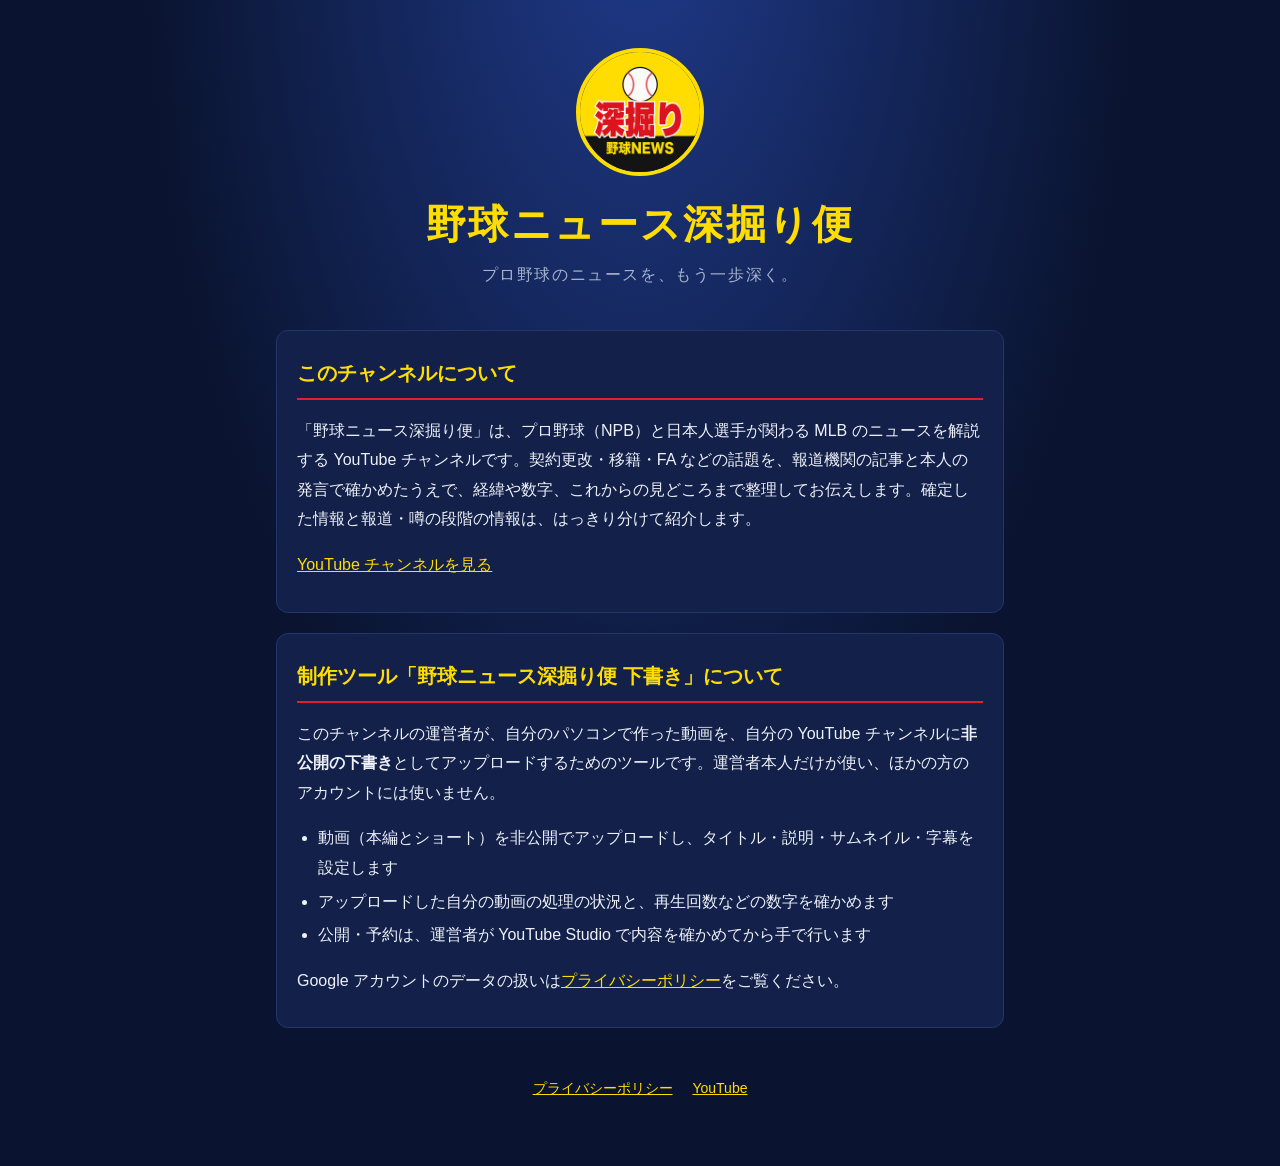
==== yakyu/index.html @ 59db20ba "Add files via upload" ====
<!doctype html>
<html lang="ja">
<head>
<meta charset="utf-8">
<meta name="viewport" content="width=device-width, initial-scale=1">
<title>野球ニュース深掘り便</title>
<meta name="description" content="YouTube チャンネル「野球ニュース深掘り便」と、その動画を下書きとしてアップロードする制作ツールの案内です。">
<link rel="icon" href="icon.png">
<link rel="stylesheet" href="style.css">
</head>
<body>
<main>
  <header>
    <img src="icon.png" alt="野球ニュース深掘り便のアイコン">
    <h1>野球ニュース深掘り便</h1>
    <p class="tag">プロ野球のニュースを、もう一歩深く。</p>
  </header>

  <section>
    <h2>このチャンネルについて</h2>
    <p>「野球ニュース深掘り便」は、プロ野球（NPB）と日本人選手が関わる MLB のニュースを解説する YouTube チャンネルです。契約更改・移籍・FA などの話題を、報道機関の記事と本人の発言で確かめたうえで、経緯や数字、これからの見どころまで整理してお伝えします。確定した情報と報道・噂の段階の情報は、はっきり分けて紹介します。</p>
    <p><a href="https://www.youtube.com/channel/UC3fTod5EPY8YIGA3iuJHqLw">YouTube チャンネルを見る</a></p>
  </section>

  <section>
    <h2>制作ツール「野球ニュース深掘り便 下書き」について</h2>
    <p>このチャンネルの運営者が、自分のパソコンで作った動画を、自分の YouTube チャンネルに<strong>非公開の下書き</strong>としてアップロードするためのツールです。運営者本人だけが使い、ほかの方のアカウントには使いません。</p>
    <ul>
      <li>動画（本編とショート）を非公開でアップロードし、タイトル・説明・サムネイル・字幕を設定します</li>
      <li>アップロードした自分の動画の処理の状況と、再生回数などの数字を確かめます</li>
      <li>公開・予約は、運営者が YouTube Studio で内容を確かめてから手で行います</li>
    </ul>
    <p>Google アカウントのデータの扱いは<a href="privacy.html">プライバシーポリシー</a>をご覧ください。</p>
  </section>

  <footer>
    <a href="privacy.html">プライバシーポリシー</a>
    <a href="https://www.youtube.com/channel/UC3fTod5EPY8YIGA3iuJHqLw">YouTube</a>
  </footer>
</main>
</body>
</html>
---- yakyu/style.css ----
:root {
  --bg: #0a1430;
  --panel: #12204a;
  --text: #eef1f8;
  --muted: #a8b3cc;
  --yellow: #ffdd00;
  --red: #e0202c;
  --line: #24356b;
  color-scheme: dark;
}
* { box-sizing: border-box; }
html { -webkit-text-size-adjust: 100%; }
body {
  margin: 0;
  background: radial-gradient(ellipse at 50% -10%, #1f3a8a 0%, var(--bg) 55%) no-repeat, var(--bg);
  color: var(--text);
  font-family: "Hiragino Sans", "Hiragino Kaku Gothic ProN", "Noto Sans JP", "Yu Gothic", sans-serif;
  line-height: 1.85;
  font-size: 16px;
}
main { max-width: 760px; margin: 0 auto; padding: 48px 16px 64px; }
header { text-align: center; margin-bottom: 40px; }
header img { width: 128px; height: 128px; border-radius: 50%; display: block; margin: 0 auto 20px; border: 4px solid var(--yellow); }
h1, h2 { font-weight: 800; }
h1 { color: var(--yellow); font-size: clamp(28px, 7vw, 40px); letter-spacing: .06em; margin: 0; line-height: 1.4; }
.tag { color: var(--muted); margin: 8px 0 0; letter-spacing: .1em; }
h2 { font-size: 20px; color: var(--yellow); border-bottom: 2px solid var(--red); padding-bottom: 6px; margin: 20px 0 12px; }
section { background: var(--panel); border: 1px solid var(--line); border-radius: 12px; padding: 4px 20px 16px; margin: 20px 0; }
a { color: var(--yellow); overflow-wrap: anywhere; }
ul { padding-left: 1.3em; }
li { margin: 4px 0; }
.small { color: var(--muted); font-size: 14px; }
footer { text-align: center; color: var(--muted); font-size: 14px; margin-top: 48px; }
footer a { margin: 0 8px; }
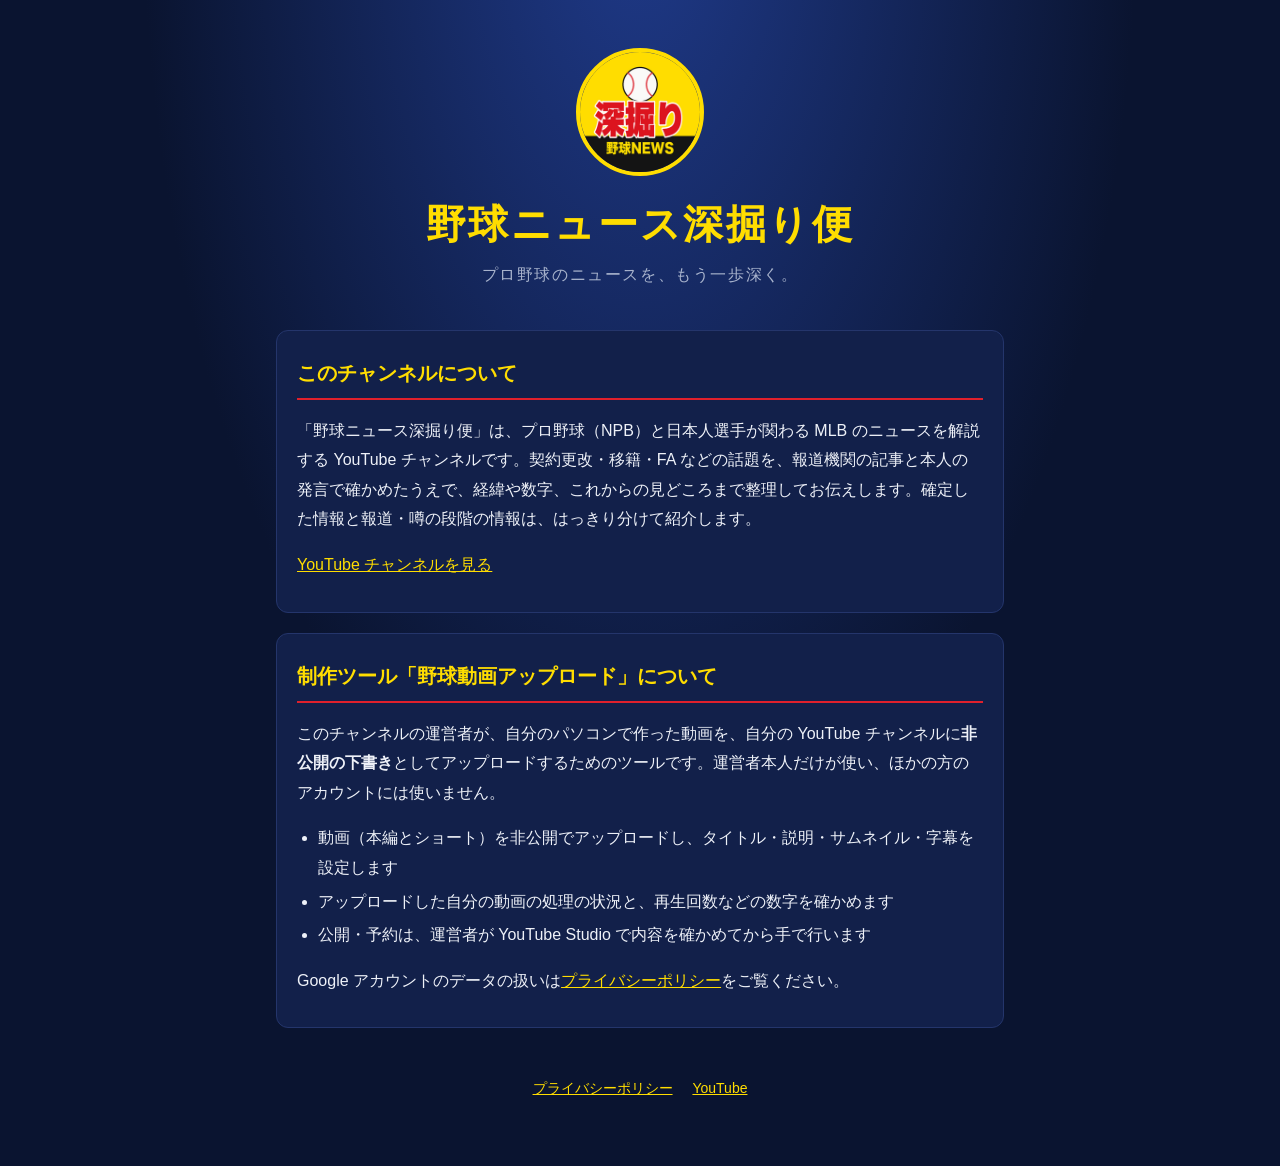
==== commit c988d9d6: "Add files via upload" ====
--- a/yakyu/index.html
+++ b/yakyu/index.html
@@ -23,7 +23,7 @@
   </section>
 
   <section>
-    <h2>制作ツール「野球ニュース深掘り便 下書き」について</h2>
+    <h2>制作ツール「野球動画アップロード」について</h2>
     <p>このチャンネルの運営者が、自分のパソコンで作った動画を、自分の YouTube チャンネルに<strong>非公開の下書き</strong>としてアップロードするためのツールです。運営者本人だけが使い、ほかの方のアカウントには使いません。</p>
     <ul>
       <li>動画（本編とショート）を非公開でアップロードし、タイトル・説明・サムネイル・字幕を設定します</li>
